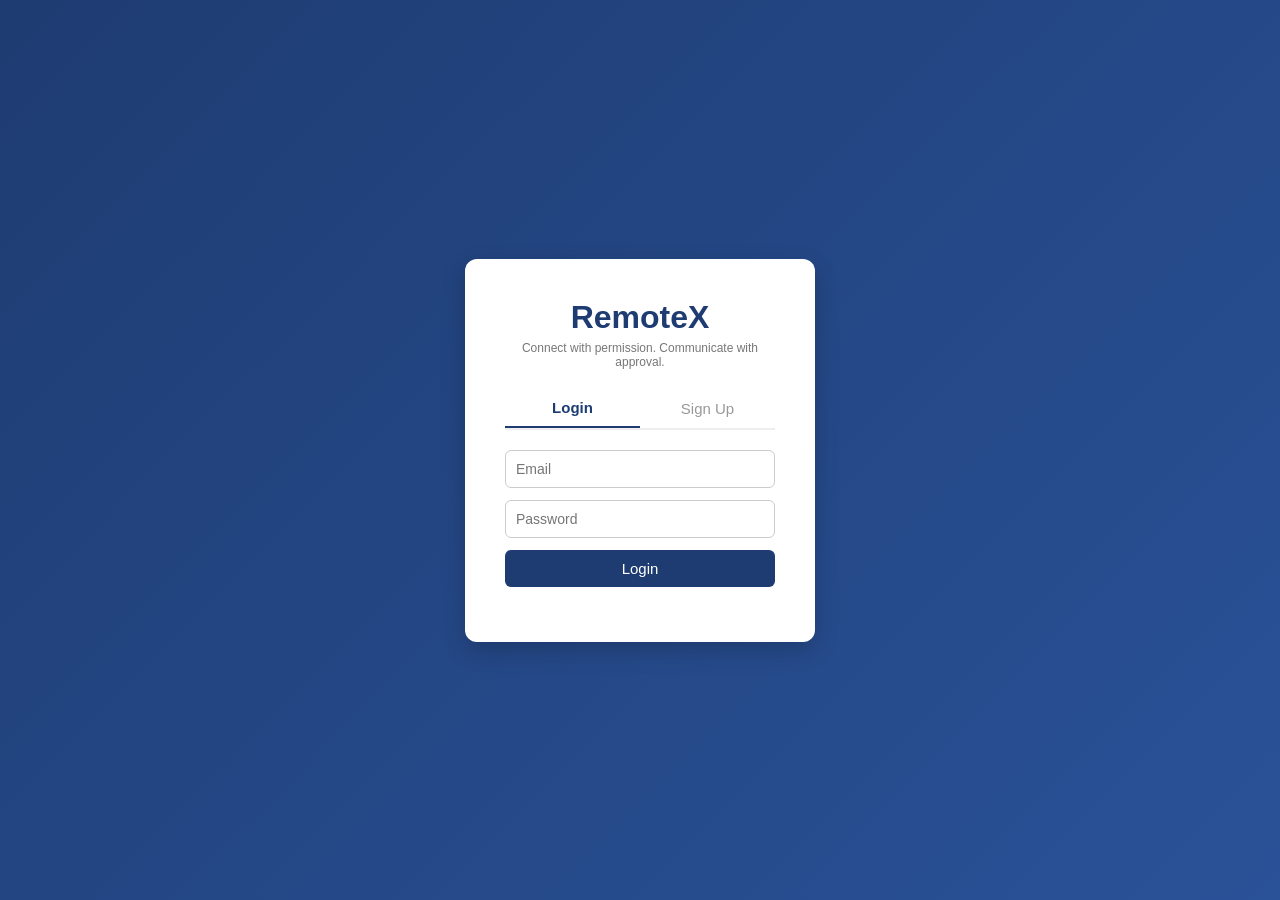
==== frontend/dashboard.html @ 2af583c8 "bug fix" ====
<!DOCTYPE html>
<html lang="en">

<head>
    <meta charset="UTF-8">
    <meta name="viewport" content="width=device-width, initial-scale=1.0">
    <title>RemoteX - Dashboard</title>
    <link rel="stylesheet" href="css/style.css">
    <link rel="stylesheet" href="css/dashboard.css">
</head>

<body>

    <div class="dashboard-container">

        <header class="dashboard-header">
            <h2>RemoteX</h2>
            <div class="user-info">
                <span id="userName"></span>
                <button id="logoutBtn">Logout</button>
            </div>
        </header>

        <div class="dashboard-content">

            <!-- My Remote ID -->
            <div class="card">
                <h3>Your Remote ID</h3>
                <div class="remote-id-box" id="myRemoteId">------</div>
                <p class="hint">Share this ID with others to let them connect with you</p>
            </div>

            <!-- Connect to someone -->
            <div class="card">
                <h3>Connect to Someone</h3>
                <div class="connect-box">
                    <input type="text" id="targetRemoteId" placeholder="Enter Remote ID">
                    <button id="connectBtn">Connect</button>
                </div>
                <p id="connectMessage" class="message"></p>
            </div>

            <!-- Pending Requests -->
            <div class="card">
                <h3>Incoming Requests</h3>
                <div id="pendingRequestsList" class="requests-list">
                    <p class="empty-text">No pending requests</p>
                </div>
            </div>

            <!-- Session History -->
            <div class="card">
                <h3>Recent Sessions</h3>
                <div id="sessionHistoryList" class="requests-list">
                    <p class="empty-text">No sessions yet</p>
                </div>
            </div>

        </div>
    </div>

    <!-- Incoming request popup -->
    <div id="incomingPopup" class="popup hidden">
        <div class="popup-box">
            <p id="popupText"></p>
            <div class="popup-actions">
                <button id="popupAccept" class="accept-btn">Accept</button>
                <button id="popupReject" class="reject-btn">Reject</button>
            </div>
        </div>
    </div>

    <script src="js/websocket.js"></script>
    <script src="js/dashboard.js"></script>
</body>

</html>
---- frontend/css/style.css ----
* {
  margin: 0;
  padding: 0;
  box-sizing: border-box;
  font-family: 'Segoe UI', sans-serif;
}

body {
  background: linear-gradient(135deg, #1e3c72, #2a5298);
  height: 100vh;
  display: flex;
  align-items: center;
  justify-content: center;
}

.auth-container {
  background: #ffffff;
  padding: 40px;
  border-radius: 12px;
  width: 350px;
  box-shadow: 0 8px 24px rgba(0, 0, 0, 0.2);
  text-align: center;
}

.auth-container h1 {
  color: #1e3c72;
  margin-bottom: 5px;
}

.tagline {
  font-size: 12px;
  color: #777;
  margin-bottom: 20px;
}

.tabs {
  display: flex;
  margin-bottom: 20px;
  border-bottom: 2px solid #eee;
}

.tab-btn {
  flex: 1;
  padding: 10px;
  border: none;
  background: none;
  cursor: pointer;
  font-size: 15px;
  color: #999;
}

.tab-btn.active {
  color: #1e3c72;
  border-bottom: 2px solid #1e3c72;
  font-weight: bold;
}

.auth-form {
  display: flex;
  flex-direction: column;
  gap: 12px;
}

.auth-form.hidden {
  display: none;
}

.auth-form input,
.auth-form select {
  padding: 10px;
  border: 1px solid #ccc;
  border-radius: 6px;
  font-size: 14px;
}

.auth-form button {
  padding: 10px;
  background: #1e3c72;
  color: white;
  border: none;
  border-radius: 6px;
  cursor: pointer;
  font-size: 15px;
}

.auth-form button:hover {
  background: #2a5298;
}

.message {
  margin-top: 15px;
  font-size: 13px;
  color: red;
}
---- frontend/css/dashboard.css ----
body {
  background: #f0f2f5;
  display: block;
  height: auto;
  min-height: 100vh;
}

.dashboard-container {
  max-width: 800px;
  margin: 0 auto;
  padding: 20px;
}

.dashboard-header {
  display: flex;
  justify-content: space-between;
  align-items: center;
  background: white;
  padding: 15px 25px;
  border-radius: 10px;
  box-shadow: 0 2px 8px rgba(0, 0, 0, 0.08);
  margin-bottom: 20px;
}

.dashboard-header h2 {
  color: #1e3c72;
}

.user-info {
  display: flex;
  align-items: center;
  gap: 15px;
}

.user-info span {
  font-weight: 600;
  color: #333;
}

.user-info button {
  padding: 8px 16px;
  background: #e74c3c;
  color: white;
  border: none;
  border-radius: 6px;
  cursor: pointer;
}

.dashboard-content {
  display: flex;
  flex-direction: column;
  gap: 20px;
}

.card {
  background: white;
  padding: 20px;
  border-radius: 10px;
  box-shadow: 0 2px 8px rgba(0, 0, 0, 0.08);
}

.card h3 {
  color: #1e3c72;
  margin-bottom: 12px;
  font-size: 16px;
}

.remote-id-box {
  font-size: 28px;
  font-weight: bold;
  letter-spacing: 4px;
  color: #1e3c72;
  background: #eef2f9;
  padding: 15px;
  border-radius: 8px;
  text-align: center;
}

.hint {
  font-size: 12px;
  color: #888;
  margin-top: 8px;
  text-align: center;
}

.connect-box {
  display: flex;
  gap: 10px;
}

.connect-box input {
  flex: 1;
  padding: 10px;
  border: 1px solid #ccc;
  border-radius: 6px;
  font-size: 14px;
}

.connect-box button {
  padding: 10px 20px;
  background: #1e3c72;
  color: white;
  border: none;
  border-radius: 6px;
  cursor: pointer;
}

.message {
  margin-top: 10px;
  font-size: 13px;
}

.requests-list {
  display: flex;
  flex-direction: column;
  gap: 10px;
}

.empty-text {
  color: #999;
  font-size: 13px;
  text-align: center;
  padding: 10px;
}

.request-item {
  display: flex;
  justify-content: space-between;
  align-items: center;
  background: #f8f9fb;
  padding: 12px;
  border-radius: 8px;
}

.request-item .actions button {
  margin-left: 8px;
  padding: 6px 12px;
  border: none;
  border-radius: 6px;
  cursor: pointer;
  color: white;
}

.accept-btn {
  background: #27ae60;
}
.reject-btn {
  background: #e74c3c;
}

/* Popup */
.popup {
  position: fixed;
  top: 0;
  left: 0;
  right: 0;
  bottom: 0;
  background: rgba(0, 0, 0, 0.5);
  display: flex;
  align-items: center;
  justify-content: center;
  z-index: 999;
}

.popup.hidden {
  display: none;
}

.popup-box {
  background: white;
  padding: 25px;
  border-radius: 10px;
  text-align: center;
  width: 300px;
}

.popup-box p {
  margin-bottom: 15px;
  font-size: 15px;
}

.popup-actions {
  display: flex;
  justify-content: center;
  gap: 10px;
}

.popup-actions button {
  padding: 10px 20px;
  border: none;
  border-radius: 6px;
  cursor: pointer;
  color: white;
  font-size: 14px;
}
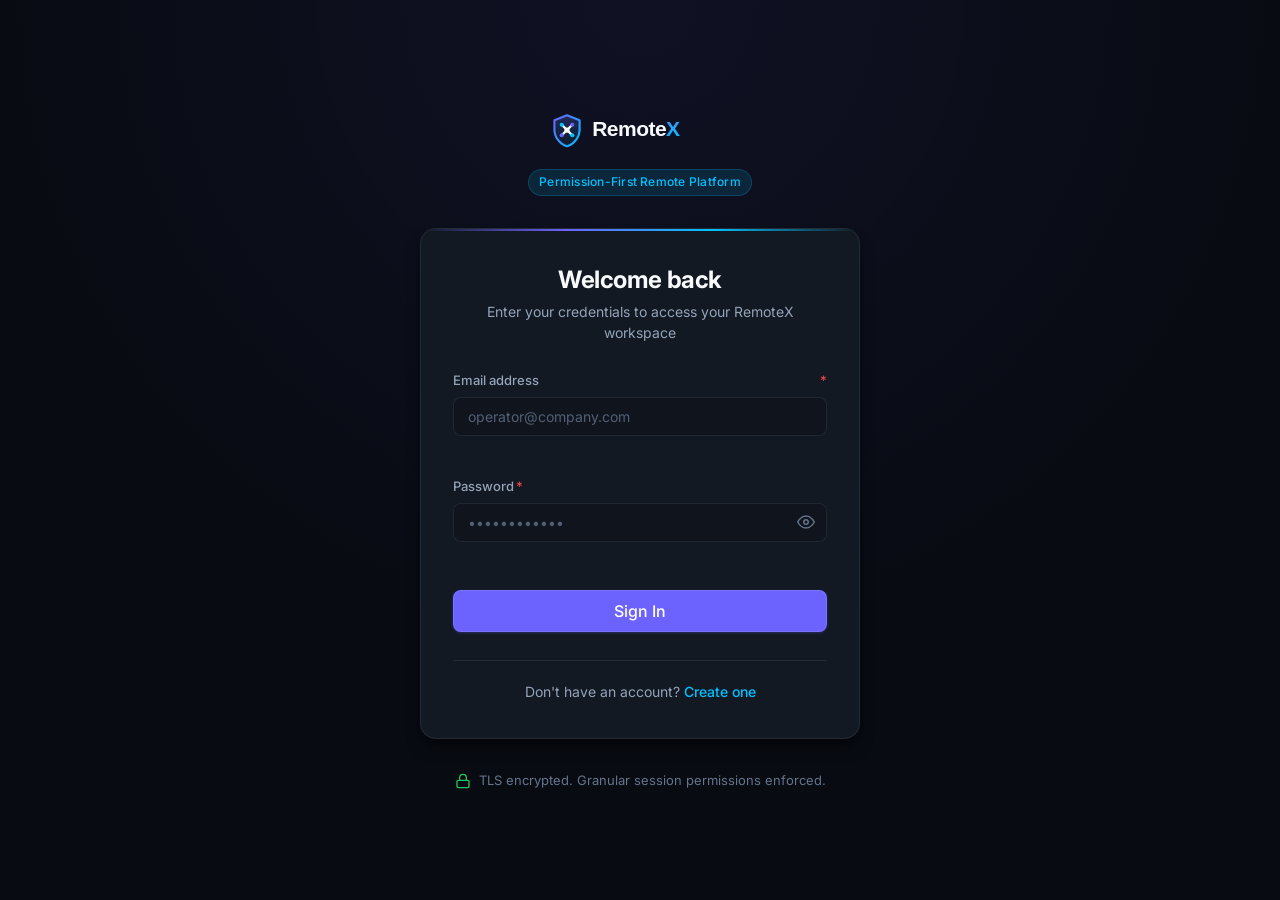
==== commit affb148c: "Cerate dachboard" ====
--- a/frontend/dashboard.html
+++ b/frontend/dashboard.html
@@ -1,77 +1,199 @@
 <!DOCTYPE html>
 <html lang="en">
+<head>
+  <meta charset="UTF-8">
+  <meta name="viewport" content="width=device-width, initial-scale=1.0">
+  <title>Dashboard - RemoteX</title>
+  <meta name="description" content="Manage your RemoteX connections, remote sessions, and permission governance.">
+  <link rel="icon" type="image/svg+xml" href="assets/logo/remotex-mark.svg">
+  <link rel="stylesheet" href="css/base.css">
+  <link rel="stylesheet" href="css/components.css">
+  <link rel="stylesheet" href="css/dashboard.css">
+  <link rel="stylesheet" href="css/responsive.css">
+</head>
+<body>
+  <div class="app-layout">
+    <!-- Sidebar Navigation -->
+    <aside class="app-sidebar">
+      <div class="sidebar-header">
+        <a href="dashboard.html" class="sidebar-brand">
+          <img src="assets/logo/remotex-logo.svg" alt="RemoteX">
+        </a>
+      </div>
 
-<head>
-    <meta charset="UTF-8">
-    <meta name="viewport" content="width=device-width, initial-scale=1.0">
-    <title>RemoteX - Dashboard</title>
-    <link rel="stylesheet" href="css/style.css">
-    <link rel="stylesheet" href="css/dashboard.css">
-</head>
+      <nav class="sidebar-nav">
+        <div class="sidebar-section-title">Workspace</div>
+        <a href="dashboard.html" class="nav-link active">
+          <svg viewBox="0 0 24 24" fill="none" stroke="currentColor" stroke-width="2"><rect x="3" y="3" width="7" height="7"/><rect x="14" y="3" width="7" height="7"/><rect x="14" y="14" width="7" height="7"/><rect x="3" y="14" width="7" height="7"/></svg>
+          Dashboard
+        </a>
+        <a href="requests.html" class="nav-link">
+          <svg viewBox="0 0 24 24" fill="none" stroke="currentColor" stroke-width="2"><path d="M16 21v-2a4 4 0 0 0-4-4H5a4 4 0 0 0-4 4v2"/><circle cx="8.5" cy="7.5" r="4"/><line x1="20" y1="8" x2="20" y2="14"/><line x1="23" y1="11" x2="17" y2="11"/></svg>
+          Requests
+          <span class="badge-counter" id="sidebar-request-counter" style="display:none;">0</span>
+        </a>
+        <a href="session.html" class="nav-link">
+          <svg viewBox="0 0 24 24" fill="none" stroke="currentColor" stroke-width="2"><rect x="2" y="3" width="20" height="14" rx="2"/><line x1="8" y1="21" x2="16" y2="21"/><line x1="12" y1="17" x2="12" y2="21"/></svg>
+          Active Session
+        </a>
 
-<body>
+        <div class="sidebar-section-title">Account</div>
+        <a href="profile.html" class="nav-link">
+          <svg viewBox="0 0 24 24" fill="none" stroke="currentColor" stroke-width="2"><path d="M20 21v-2a4 4 0 0 0-4-4H8a4 4 0 0 0-4 4v2"/><circle cx="12" cy="7" r="4"/></svg>
+          Profile
+        </a>
+      </nav>
 
-    <div class="dashboard-container">
+      <div class="sidebar-footer">
+        <div class="user-mini-card">
+          <div class="user-avatar" id="sidebar-avatar">--</div>
+          <div class="user-info">
+            <div class="user-name" id="sidebar-name">Loading...</div>
+            <div class="user-remote-id" id="sidebar-remote-id">RX-•••••</div>
+          </div>
+        </div>
+        <button type="button" class="btn btn-ghost btn-sm" id="logout-btn" style="width:100%; justify-content:flex-start; color:var(--text-muted);">
+          <svg width="16" height="16" viewBox="0 0 24 24" fill="none" stroke="currentColor" stroke-width="2"><path d="M9 21H5a2 2 0 0 1-2-2V5a2 2 0 0 1 2-2h4"/><polyline points="16 17 21 12 16 7"/><line x1="21" y1="12" x2="9" y2="12"/></svg>
+          Sign Out
+        </button>
+      </div>
+    </aside>
 
-        <header class="dashboard-header">
-            <h2>RemoteX</h2>
-            <div class="user-info">
-                <span id="userName"></span>
-                <button id="logoutBtn">Logout</button>
+    <!-- Main Content Area -->
+    <div class="main-content">
+      <!-- Top Application Header -->
+      <header class="app-header">
+        <div class="header-left">
+          <button class="mobile-menu-btn" id="mobile-sidebar-toggle" aria-label="Toggle navigation menu">
+            <svg width="22" height="22" viewBox="0 0 24 24" fill="none" stroke="currentColor" stroke-width="2"><line x1="3" y1="12" x2="21" y2="12"/><line x1="3" y1="6" x2="21" y2="6"/><line x1="3" y1="18" x2="21" y2="18"/></svg>
+          </button>
+          <h1 class="page-title">Workspace Dashboard</h1>
+        </div>
+
+        <div class="header-right">
+          <!-- Real-time Signaling Status Indicator -->
+          <div class="connection-status-pill">
+            <span class="status-dot online ws-status-dot"></span>
+            <span class="ws-status-text">Real-time Online</span>
+          </div>
+
+          <a href="profile.html" class="user-avatar" id="header-avatar" style="width:32px; height:32px; font-size:0.75rem; text-decoration:none;" title="Profile">
+            --
+          </a>
+        </div>
+      </header>
+
+      <!-- Dashboard Body -->
+      <main class="page-body">
+        <!-- Welcome banner & Hero identity -->
+        <div class="dashboard-hero">
+          <!-- Left: User's Identity & Remote ID Card -->
+          <div class="identity-card">
+            <div class="identity-badge">
+              <span class="status-dot online"></span>
+              YOUR REMOTE ADDRESS
             </div>
-        </header>
+            <h2 style="font-size:1.4rem; font-weight:700;" id="welcome-heading">Welcome back</h2>
+            <p style="font-size:0.875rem; color:var(--text-secondary); margin-top:0.25rem;">
+              Provide this Remote ID to participants when requesting remote assistance.
+            </p>
 
-        <div class="dashboard-content">
-
-            <!-- My Remote ID -->
-            <div class="card">
-                <h3>Your Remote ID</h3>
-                <div class="remote-id-box" id="myRemoteId">------</div>
-                <p class="hint">Share this ID with others to let them connect with you</p>
+            <div class="remote-id-display">
+              <span class="remote-id-code" id="user-remote-id-text">Loading...</span>
+              <button type="button" class="btn btn-secondary btn-sm" id="copy-remote-id-btn" style="margin-left:auto;">
+                <svg width="14" height="14" viewBox="0 0 24 24" fill="none" stroke="currentColor" stroke-width="2"><rect x="9" y="9" width="13" height="13" rx="2" ry="2"/><path d="M5 15H4a2 2 0 0 1-2-2V4a2 2 0 0 1 2-2h9a2 2 0 0 1 2 2v1"/></svg>
+                Copy ID
+              </button>
             </div>
 
-            <!-- Connect to someone -->
-            <div class="card">
-                <h3>Connect to Someone</h3>
-                <div class="connect-box">
-                    <input type="text" id="targetRemoteId" placeholder="Enter Remote ID">
-                    <button id="connectBtn">Connect</button>
-                </div>
-                <p id="connectMessage" class="message"></p>
+            <div style="display:flex; align-items:center; gap:0.5rem; font-size:0.75rem; color:var(--text-muted);">
+              <svg width="14" height="14" viewBox="0 0 24 24" fill="none" stroke="var(--success)" stroke-width="2"><path d="M12 22s8-4 8-10V5l-8-3-8 3v7c0 6 8 10 8 10z"/></svg>
+              Permission-governed: No inbound connection can control your device without explicit approval.
+            </div>
+          </div>
+
+          <!-- Right: Connect to Another User Card -->
+          <div class="connect-card">
+            <div>
+              <div class="card-title" style="margin-bottom:0.35rem;">
+                <svg width="18" height="18" viewBox="0 0 24 24" fill="none" stroke="var(--accent-secondary)" stroke-width="2"><circle cx="12" cy="12" r="10"/><path d="M16 12l-4-4v8l4-4z"/></svg>
+                Connect to a Remote User
+              </div>
+              <p style="font-size:0.875rem; color:var(--text-secondary);">
+                Enter the remote participant's Remote ID to initiate a secure connection request.
+              </p>
             </div>
 
-            <!-- Pending Requests -->
-            <div class="card">
-                <h3>Incoming Requests</h3>
-                <div id="pendingRequestsList" class="requests-list">
-                    <p class="empty-text">No pending requests</p>
-                </div>
+            <form id="quick-connect-form" class="connect-form">
+              <input
+                type="text"
+                id="target-remote-id"
+                class="form-control"
+                placeholder="Target ID (e.g. RX-9042)"
+                required
+                autocomplete="off"
+              >
+              <button type="submit" class="btn btn-primary" id="connect-btn">
+                <svg width="16" height="16" viewBox="0 0 24 24" fill="none" stroke="currentColor" stroke-width="2"><line x1="5" y1="12" x2="19" y2="12"/><polyline points="12 5 19 12 12 19"/></svg>
+                Connect
+              </button>
+            </form>
+
+            <div style="font-size:0.75rem; color:var(--text-muted); margin-top:0.75rem;">
+              The target participant must approve your request before a session is created.
+            </div>
+          </div>
+        </div>
+
+        <!-- 2-Column Grid: Pending Requests & Recent Sessions -->
+        <div class="dashboard-grid">
+          <!-- Pending Requests -->
+          <div class="card">
+            <div class="card-header">
+              <h2 class="card-title">
+                <svg width="18" height="18" viewBox="0 0 24 24" fill="none" stroke="var(--warning)" stroke-width="2"><circle cx="12" cy="12" r="10"/><polyline points="12 6 12 12 14 14"/></svg>
+                Pending Inbound Requests
+              </h2>
+              <a href="requests.html" class="btn btn-ghost btn-sm">View All</a>
             </div>
 
-            <!-- Session History -->
-            <div class="card">
-                <h3>Recent Sessions</h3>
-                <div id="sessionHistoryList" class="requests-list">
-                    <p class="empty-text">No sessions yet</p>
-                </div>
+            <div class="card-body">
+              <div id="pending-requests-list" class="list-group">
+                <!-- Dynamically populated or skeleton loader -->
+                <div class="skeleton" style="height:56px; border-radius:var(--radius-md);"></div>
+              </div>
+            </div>
+          </div>
+
+          <!-- Recent Sessions -->
+          <div class="card">
+            <div class="card-header">
+              <h2 class="card-title">
+                <svg width="18" height="18" viewBox="0 0 24 24" fill="none" stroke="var(--accent-secondary)" stroke-width="2"><path d="M14 2H6a2 2 0 0 0-2 2v16a2 2 0 0 0 2 2h12a2 2 0 0 0 2-2V8z"/><polyline points="14 2 14 8 20 8"/></svg>
+                Recent Sessions
+              </h2>
+              <button type="button" class="btn btn-ghost btn-sm" id="refresh-sessions-btn">Refresh</button>
             </div>
 
+            <div class="card-body">
+              <div id="recent-sessions-list" class="list-group">
+                <!-- Dynamically populated or skeleton loader -->
+                <div class="skeleton" style="height:56px; border-radius:var(--radius-md);"></div>
+              </div>
+            </div>
+          </div>
         </div>
+      </main>
     </div>
+  </div>
 
-    <!-- Incoming request popup -->
-    <div id="incomingPopup" class="popup hidden">
-        <div class="popup-box">
-            <p id="popupText"></p>
-            <div class="popup-actions">
-                <button id="popupAccept" class="accept-btn">Accept</button>
-                <button id="popupReject" class="reject-btn">Reject</button>
-            </div>
-        </div>
-    </div>
+  <div id="toast-container"></div>
 
-    <script src="js/websocket.js"></script>
-    <script src="js/dashboard.js"></script>
+  <script src="js/config.js"></script>
+  <script src="js/ui.js"></script>
+  <script src="js/auth.js"></script>
+  <script src="js/api.js"></script>
+  <script src="js/websocket.js"></script>
+  <script src="js/dashboard.js"></script>
 </body>
-
-</html>+</html>
--- a/frontend/css/base.css
+++ b/frontend/css/base.css
@@ -0,0 +1,182 @@
+/* ==========================================================================
+   RemoteX - Base Styles & Design Tokens
+   Permission-Based Remote Support and Communication Platform
+   ========================================================================== */
+
+@import url('https://fonts.googleapis.com/css2?family=Inter:wght@300;400;500;600;700&display=swap');
+
+:root {
+  /* Color Palette */
+  --bg-primary: #080B12;
+  --bg-secondary: #0F141D;
+  --bg-card: #121923;
+  --bg-card-hover: #16202D;
+  --bg-elevated: #182230;
+
+  --border-subtle: rgba(255, 255, 255, 0.08);
+  --border-strong: rgba(255, 255, 255, 0.16);
+  --border-focus: rgba(108, 99, 255, 0.5);
+
+  --accent-primary: #6C63FF;
+  --accent-primary-hover: #5A52E0;
+  --accent-primary-subtle: rgba(108, 99, 255, 0.12);
+
+  --accent-secondary: #00C2FF;
+  --accent-secondary-hover: #00AEE6;
+  --accent-secondary-subtle: rgba(0, 194, 255, 0.12);
+
+  --success: #22C55E;
+  --success-subtle: rgba(34, 197, 94, 0.12);
+  --danger: #EF4444;
+  --danger-hover: #DC2626;
+  --danger-subtle: rgba(239, 68, 68, 0.12);
+  --warning: #F59E0B;
+  --warning-subtle: rgba(245, 158, 11, 0.12);
+
+  --text-primary: #F8FAFC;
+  --text-secondary: #94A3B8;
+  --text-muted: #64748B;
+  --text-inverse: #080B12;
+
+  /* Typography */
+  --font-sans: 'Inter', -apple-system, BlinkMacSystemFont, 'Segoe UI', Roboto, Oxygen, Ubuntu, Cantarell, sans-serif;
+  --font-mono: 'JetBrains Mono', 'Fira Code', 'SF Mono', Consolas, monospace;
+
+  /* Radii */
+  --radius-xs: 4px;
+  --radius-sm: 6px;
+  --radius-md: 8px;
+  --radius-lg: 12px;
+  --radius-xl: 16px;
+  --radius-full: 9999px;
+
+  /* Shadows (restrained, modern) */
+  --shadow-sm: 0 1px 2px 0 rgba(0, 0, 0, 0.3);
+  --shadow-md: 0 4px 6px -1px rgba(0, 0, 0, 0.4), 0 2px 4px -2px rgba(0, 0, 0, 0.3);
+  --shadow-lg: 0 10px 15px -3px rgba(0, 0, 0, 0.5), 0 4px 6px -4px rgba(0, 0, 0, 0.4);
+  --shadow-glow: 0 0 24px -4px rgba(108, 99, 255, 0.25);
+
+  /* Transitions */
+  --transition-fast: 150ms cubic-bezier(0.4, 0, 0.2, 1);
+  --transition-normal: 200ms cubic-bezier(0.4, 0, 0.2, 1);
+  --transition-smooth: 300ms cubic-bezier(0.4, 0, 0.2, 1);
+
+  /* Spacing / Sizes */
+  --sidebar-width: 250px;
+  --header-height: 64px;
+}
+
+/* Reset */
+*, *::before, *::after {
+  box-sizing: border-box;
+  margin: 0;
+  padding: 0;
+}
+
+html {
+  font-size: 16px;
+  scroll-behavior: smooth;
+  -webkit-font-smoothing: antialiased;
+  -moz-osx-font-smoothing: grayscale;
+}
+
+body {
+  font-family: var(--font-sans);
+  background-color: var(--bg-primary);
+  color: var(--text-primary);
+  line-height: 1.5;
+  min-height: 100vh;
+  display: flex;
+  flex-direction: column;
+  overflow-x: hidden;
+}
+
+/* Typography Hierarchy */
+h1, h2, h3, h4, h5, h6 {
+  color: var(--text-primary);
+  font-weight: 600;
+  line-height: 1.25;
+  letter-spacing: -0.02em;
+}
+
+h1 { font-size: 2rem; }
+h2 { font-size: 1.5rem; }
+h3 { font-size: 1.25rem; }
+h4 { font-size: 1.05rem; }
+h5 { font-size: 0.95rem; }
+
+p {
+  color: var(--text-secondary);
+  font-size: 0.9375rem;
+}
+
+a {
+  color: var(--accent-secondary);
+  text-decoration: none;
+  transition: color var(--transition-fast);
+}
+
+a:hover {
+  color: #38d3ff;
+}
+
+/* Scrollbar */
+::-webkit-scrollbar {
+  width: 8px;
+  height: 8px;
+}
+
+::-webkit-scrollbar-track {
+  background: var(--bg-primary);
+}
+
+::-webkit-scrollbar-thumb {
+  background: rgba(255, 255, 255, 0.12);
+  border-radius: var(--radius-full);
+}
+
+::-webkit-scrollbar-thumb:hover {
+  background: rgba(255, 255, 255, 0.2);
+}
+
+/* Selection */
+::selection {
+  background: var(--accent-primary-subtle);
+  color: var(--text-primary);
+}
+
+/* Layout Utilities */
+.app-container {
+  display: flex;
+  min-height: 100vh;
+  width: 100%;
+}
+
+.main-content {
+  flex: 1;
+  display: flex;
+  flex-direction: column;
+  min-width: 0;
+  background-color: var(--bg-primary);
+}
+
+.page-body {
+  flex: 1;
+  padding: 1.75rem 2rem;
+  max-width: 1400px;
+  width: 100%;
+  margin: 0 auto;
+}
+
+/* Screen reader only */
+.sr-only {
+  position: absolute;
+  width: 1px;
+  height: 1px;
+  padding: 0;
+  margin: -1px;
+  overflow: hidden;
+  clip: rect(0, 0, 0, 0);
+  white-space: nowrap;
+  border: 0;
+}
--- a/frontend/css/components.css
+++ b/frontend/css/components.css
@@ -0,0 +1,755 @@
+/* ==========================================================================
+   RemoteX - Components & UI Kit
+   ========================================================================== */
+
+/* Buttons */
+.btn {
+  display: inline-flex;
+  align-items: center;
+  justify-content: center;
+  gap: 0.5rem;
+  font-family: var(--font-sans);
+  font-size: 0.875rem;
+  font-weight: 500;
+  line-height: 1;
+  padding: 0.625rem 1rem;
+  border-radius: var(--radius-md);
+  border: 1px solid transparent;
+  cursor: pointer;
+  transition: all var(--transition-fast);
+  text-decoration: none;
+  white-space: nowrap;
+  user-select: none;
+}
+
+.btn:focus-visible {
+  outline: 2px solid var(--accent-primary);
+  outline-offset: 2px;
+}
+
+.btn:disabled,
+.btn.disabled {
+  opacity: 0.5;
+  cursor: not-allowed;
+  pointer-events: none;
+}
+
+/* Button Variants */
+.btn-primary {
+  background-color: var(--accent-primary);
+  color: #FFFFFF;
+  border-color: rgba(255, 255, 255, 0.1);
+  box-shadow: 0 1px 3px rgba(108, 99, 255, 0.3);
+}
+
+.btn-primary:hover:not(:disabled) {
+  background-color: var(--accent-primary-hover);
+  transform: translateY(-1px);
+}
+
+.btn-primary:active:not(:disabled) {
+  transform: translateY(0);
+}
+
+.btn-secondary {
+  background-color: var(--bg-card);
+  color: var(--text-primary);
+  border-color: var(--border-subtle);
+}
+
+.btn-secondary:hover:not(:disabled) {
+  background-color: var(--bg-card-hover);
+  border-color: var(--border-strong);
+  color: #FFFFFF;
+}
+
+.btn-accent {
+  background-color: var(--accent-secondary);
+  color: #080B12;
+  font-weight: 600;
+}
+
+.btn-accent:hover:not(:disabled) {
+  background-color: var(--accent-secondary-hover);
+  transform: translateY(-1px);
+}
+
+.btn-danger {
+  background-color: var(--danger);
+  color: #FFFFFF;
+  border-color: rgba(0, 0, 0, 0.2);
+}
+
+.btn-danger:hover:not(:disabled) {
+  background-color: var(--danger-hover);
+}
+
+.btn-danger-outline {
+  background-color: transparent;
+  color: var(--danger);
+  border-color: rgba(239, 68, 68, 0.3);
+}
+
+.btn-danger-outline:hover:not(:disabled) {
+  background-color: var(--danger-subtle);
+  border-color: var(--danger);
+}
+
+.btn-success {
+  background-color: var(--success);
+  color: #080B12;
+  font-weight: 600;
+}
+
+.btn-ghost {
+  background-color: transparent;
+  color: var(--text-secondary);
+  border-color: transparent;
+}
+
+.btn-ghost:hover:not(:disabled) {
+  background-color: rgba(255, 255, 255, 0.05);
+  color: var(--text-primary);
+}
+
+/* Button Sizes */
+.btn-sm {
+  font-size: 0.75rem;
+  padding: 0.4rem 0.75rem;
+  border-radius: var(--radius-sm);
+  gap: 0.35rem;
+}
+
+.btn-lg {
+  font-size: 1rem;
+  padding: 0.75rem 1.5rem;
+  border-radius: var(--radius-md);
+}
+
+.btn-icon {
+  width: 36px;
+  height: 36px;
+  padding: 0;
+  border-radius: var(--radius-md);
+  display: inline-flex;
+  align-items: center;
+  justify-content: center;
+}
+
+.btn-icon.btn-sm {
+  width: 28px;
+  height: 28px;
+}
+
+/* Cards */
+.card {
+  background-color: var(--bg-card);
+  border: 1px solid var(--border-subtle);
+  border-radius: var(--radius-lg);
+  padding: 1.5rem;
+  box-shadow: var(--shadow-sm);
+  transition: border-color var(--transition-fast), box-shadow var(--transition-fast);
+}
+
+.card:hover {
+  border-color: rgba(255, 255, 255, 0.12);
+}
+
+.card-header {
+  display: flex;
+  align-items: center;
+  justify-content: space-between;
+  margin-bottom: 1.25rem;
+  padding-bottom: 0.75rem;
+  border-bottom: 1px solid var(--border-subtle);
+}
+
+.card-title {
+  font-size: 1.1rem;
+  font-weight: 600;
+  color: var(--text-primary);
+  display: flex;
+  align-items: center;
+  gap: 0.5rem;
+}
+
+.card-subtitle {
+  font-size: 0.8125rem;
+  color: var(--text-muted);
+  margin-top: 0.25rem;
+}
+
+.card-body {
+  position: relative;
+}
+
+.card-footer {
+  margin-top: 1.25rem;
+  padding-top: 0.75rem;
+  border-top: 1px solid var(--border-subtle);
+  display: flex;
+  align-items: center;
+  justify-content: flex-end;
+  gap: 0.75rem;
+}
+
+/* Form Controls */
+.form-group {
+  display: flex;
+  flex-direction: column;
+  gap: 0.4rem;
+  margin-bottom: 1.15rem;
+}
+
+.form-label {
+  font-size: 0.8125rem;
+  font-weight: 500;
+  color: var(--text-secondary);
+  display: flex;
+  align-items: center;
+  justify-content: space-between;
+}
+
+.form-label .required {
+  color: var(--danger);
+  margin-left: 2px;
+}
+
+.form-control,
+.form-select {
+  width: 100%;
+  font-family: var(--font-sans);
+  font-size: 0.875rem;
+  color: var(--text-primary);
+  background-color: var(--bg-secondary);
+  border: 1px solid var(--border-subtle);
+  border-radius: var(--radius-md);
+  padding: 0.625rem 0.875rem;
+  transition: border-color var(--transition-fast), box-shadow var(--transition-fast);
+  outline: none;
+}
+
+.form-control:hover,
+.form-select:hover {
+  border-color: var(--border-strong);
+}
+
+.form-control:focus,
+.form-select:focus {
+  border-color: var(--accent-primary);
+  box-shadow: 0 0 0 3px rgba(108, 99, 255, 0.2);
+}
+
+.form-control::placeholder {
+  color: var(--text-muted);
+  opacity: 0.8;
+}
+
+.form-control:disabled,
+.form-select:disabled {
+  opacity: 0.5;
+  cursor: not-allowed;
+  background-color: rgba(255, 255, 255, 0.02);
+}
+
+.form-control.is-invalid {
+  border-color: var(--danger);
+}
+
+.form-control.is-invalid:focus {
+  box-shadow: 0 0 0 3px rgba(239, 68, 68, 0.2);
+}
+
+.form-error {
+  font-size: 0.75rem;
+  color: var(--danger);
+  min-height: 1rem;
+  display: flex;
+  align-items: center;
+  gap: 0.25rem;
+}
+
+.form-helper {
+  font-size: 0.75rem;
+  color: var(--text-muted);
+}
+
+/* Input Group with Addons */
+.input-group {
+  position: relative;
+  display: flex;
+  align-items: center;
+  width: 100%;
+}
+
+.input-group .form-control {
+  padding-right: 2.5rem;
+}
+
+.input-addon-btn {
+  position: absolute;
+  right: 0.5rem;
+  top: 50%;
+  transform: translateY(-50%);
+  background: none;
+  border: none;
+  color: var(--text-muted);
+  cursor: pointer;
+  padding: 0.25rem;
+  display: flex;
+  align-items: center;
+  justify-content: center;
+  border-radius: var(--radius-xs);
+  transition: color var(--transition-fast);
+}
+
+.input-addon-btn:hover {
+  color: var(--text-primary);
+}
+
+/* Badges */
+.badge {
+  display: inline-flex;
+  align-items: center;
+  gap: 0.35rem;
+  font-size: 0.75rem;
+  font-weight: 500;
+  padding: 0.2rem 0.55rem;
+  border-radius: var(--radius-full);
+  border: 1px solid transparent;
+  line-height: 1.2;
+}
+
+.badge-success {
+  background-color: var(--success-subtle);
+  color: var(--success);
+  border-color: rgba(34, 197, 94, 0.2);
+}
+
+.badge-danger {
+  background-color: var(--danger-subtle);
+  color: var(--danger);
+  border-color: rgba(239, 68, 68, 0.2);
+}
+
+.badge-warning {
+  background-color: var(--warning-subtle);
+  color: var(--warning);
+  border-color: rgba(245, 158, 11, 0.2);
+}
+
+.badge-info {
+  background-color: var(--accent-secondary-subtle);
+  color: var(--accent-secondary);
+  border-color: rgba(0, 194, 255, 0.2);
+}
+
+.badge-neutral {
+  background-color: rgba(255, 255, 255, 0.06);
+  color: var(--text-secondary);
+  border-color: var(--border-subtle);
+}
+
+/* Status Indicators */
+.status-pill {
+  display: inline-flex;
+  align-items: center;
+  gap: 0.4rem;
+  font-size: 0.8125rem;
+  font-weight: 500;
+}
+
+.status-dot {
+  width: 8px;
+  height: 8px;
+  border-radius: 50%;
+  display: inline-block;
+  background-color: var(--text-muted);
+}
+
+.status-dot.online {
+  background-color: var(--success);
+  box-shadow: 0 0 8px rgba(34, 197, 94, 0.6);
+}
+
+.status-dot.offline {
+  background-color: var(--danger);
+}
+
+.status-dot.busy {
+  background-color: var(--warning);
+}
+
+.status-dot.connecting {
+  background-color: var(--accent-secondary);
+  animation: pulse-dot 1.5s infinite;
+}
+
+@keyframes pulse-dot {
+  0% { transform: scale(0.9); opacity: 0.6; }
+  50% { transform: scale(1.2); opacity: 1; }
+  100% { transform: scale(0.9); opacity: 0.6; }
+}
+
+/* Tabs */
+.tabs-header {
+  display: flex;
+  gap: 0.5rem;
+  border-bottom: 1px solid var(--border-subtle);
+  margin-bottom: 1.25rem;
+  overflow-x: auto;
+}
+
+.tab-btn {
+  background: none;
+  border: none;
+  color: var(--text-secondary);
+  font-family: var(--font-sans);
+  font-size: 0.875rem;
+  font-weight: 500;
+  padding: 0.625rem 1rem;
+  cursor: pointer;
+  position: relative;
+  transition: color var(--transition-fast);
+  white-space: nowrap;
+  display: inline-flex;
+  align-items: center;
+  gap: 0.5rem;
+}
+
+.tab-btn:hover {
+  color: var(--text-primary);
+}
+
+.tab-btn.active {
+  color: var(--accent-secondary);
+}
+
+.tab-btn.active::after {
+  content: '';
+  position: absolute;
+  bottom: -1px;
+  left: 0;
+  right: 0;
+  height: 2px;
+  background-color: var(--accent-secondary);
+  border-radius: 2px 2px 0 0;
+}
+
+.tab-btn .tab-badge {
+  background-color: rgba(255, 255, 255, 0.1);
+  color: var(--text-primary);
+  font-size: 0.7rem;
+  padding: 0.1rem 0.4rem;
+  border-radius: var(--radius-full);
+}
+
+.tab-content {
+  display: none;
+}
+
+.tab-content.active {
+  display: block;
+}
+
+/* Spinner Loader */
+.spinner {
+  width: 18px;
+  height: 18px;
+  border: 2px solid rgba(255, 255, 255, 0.2);
+  border-top-color: currentColor;
+  border-radius: 50%;
+  animation: rx-spin 0.7s linear infinite;
+  display: inline-block;
+  vertical-align: middle;
+}
+
+.spinner-lg {
+  width: 32px;
+  height: 32px;
+  border-width: 3px;
+}
+
+@keyframes rx-spin {
+  to { transform: rotate(360deg); }
+}
+
+/* Toast Notifications */
+#toast-container {
+  position: fixed;
+  bottom: 1.5rem;
+  right: 1.5rem;
+  display: flex;
+  flex-direction: column;
+  gap: 0.625rem;
+  z-index: 9999;
+  max-width: 380px;
+  width: calc(100vw - 3rem);
+  pointer-events: none;
+}
+
+.toast {
+  background-color: var(--bg-card);
+  border: 1px solid var(--border-subtle);
+  border-radius: var(--radius-md);
+  padding: 0.875rem 1rem;
+  box-shadow: var(--shadow-lg);
+  display: flex;
+  align-items: flex-start;
+  gap: 0.75rem;
+  pointer-events: auto;
+  animation: toast-slide-in 0.25s cubic-bezier(0.16, 1, 0.3, 1);
+  transition: transform var(--transition-normal), opacity var(--transition-normal);
+}
+
+.toast.toast-leave {
+  opacity: 0;
+  transform: translateX(30px);
+}
+
+@keyframes toast-slide-in {
+  from {
+    opacity: 0;
+    transform: translateY(12px) scale(0.96);
+  }
+  to {
+    opacity: 1;
+    transform: translateY(0) scale(1);
+  }
+}
+
+.toast-icon {
+  flex-shrink: 0;
+  width: 20px;
+  height: 20px;
+  margin-top: 2px;
+}
+
+.toast-content {
+  flex: 1;
+  min-width: 0;
+}
+
+.toast-title {
+  font-size: 0.875rem;
+  font-weight: 600;
+  color: var(--text-primary);
+  line-height: 1.3;
+}
+
+.toast-message {
+  font-size: 0.8125rem;
+  color: var(--text-secondary);
+  margin-top: 0.2rem;
+  line-height: 1.4;
+  word-break: break-word;
+}
+
+.toast-close {
+  background: none;
+  border: none;
+  color: var(--text-muted);
+  cursor: pointer;
+  padding: 0.2rem;
+  display: flex;
+  align-items: center;
+  justify-content: center;
+  border-radius: var(--radius-xs);
+  transition: color var(--transition-fast);
+}
+
+.toast-close:hover {
+  color: var(--text-primary);
+}
+
+.toast-success {
+  border-left: 3px solid var(--success);
+}
+.toast-success .toast-icon {
+  color: var(--success);
+}
+
+.toast-error {
+  border-left: 3px solid var(--danger);
+}
+.toast-error .toast-icon {
+  color: var(--danger);
+}
+
+.toast-warning {
+  border-left: 3px solid var(--warning);
+}
+.toast-warning .toast-icon {
+  color: var(--warning);
+}
+
+.toast-info {
+  border-left: 3px solid var(--accent-secondary);
+}
+.toast-info .toast-icon {
+  color: var(--accent-secondary);
+}
+
+/* Modals */
+.modal-overlay {
+  position: fixed;
+  inset: 0;
+  background-color: rgba(8, 11, 18, 0.8);
+  backdrop-filter: blur(4px);
+  display: flex;
+  align-items: center;
+  justify-content: center;
+  padding: 1rem;
+  z-index: 1000;
+  opacity: 0;
+  visibility: hidden;
+  transition: opacity var(--transition-normal), visibility var(--transition-normal);
+}
+
+.modal-overlay.active {
+  opacity: 1;
+  visibility: visible;
+}
+
+.modal-dialog {
+  background-color: var(--bg-card);
+  border: 1px solid var(--border-strong);
+  border-radius: var(--radius-lg);
+  width: 100%;
+  max-width: 500px;
+  box-shadow: var(--shadow-lg);
+  transform: translateY(12px) scale(0.97);
+  transition: transform var(--transition-normal);
+  overflow: hidden;
+  display: flex;
+  flex-direction: column;
+}
+
+.modal-overlay.active .modal-dialog {
+  transform: translateY(0) scale(1);
+}
+
+.modal-header {
+  padding: 1.25rem 1.5rem;
+  display: flex;
+  align-items: center;
+  justify-content: space-between;
+  border-bottom: 1px solid var(--border-subtle);
+}
+
+.modal-title {
+  font-size: 1.125rem;
+  font-weight: 600;
+  color: var(--text-primary);
+}
+
+.modal-close-btn {
+  background: none;
+  border: none;
+  color: var(--text-muted);
+  cursor: pointer;
+  padding: 0.35rem;
+  border-radius: var(--radius-sm);
+  display: flex;
+  align-items: center;
+  justify-content: center;
+  transition: background var(--transition-fast), color var(--transition-fast);
+}
+
+.modal-close-btn:hover {
+  background-color: rgba(255, 255, 255, 0.05);
+  color: var(--text-primary);
+}
+
+.modal-body {
+  padding: 1.5rem;
+  color: var(--text-secondary);
+  font-size: 0.9375rem;
+  line-height: 1.5;
+  max-height: 70vh;
+  overflow-y: auto;
+}
+
+.modal-footer {
+  padding: 1rem 1.5rem;
+  border-top: 1px solid var(--border-subtle);
+  display: flex;
+  align-items: center;
+  justify-content: flex-end;
+  gap: 0.75rem;
+  background-color: var(--bg-secondary);
+}
+
+/* Empty States */
+.empty-state {
+  display: flex;
+  flex-direction: column;
+  align-items: center;
+  justify-content: center;
+  text-align: center;
+  padding: 3rem 1.5rem;
+  color: var(--text-muted);
+}
+
+.empty-state-icon {
+  width: 52px;
+  height: 52px;
+  border-radius: 50%;
+  background-color: rgba(255, 255, 255, 0.03);
+  border: 1px solid var(--border-subtle);
+  display: flex;
+  align-items: center;
+  justify-content: center;
+  margin-bottom: 1rem;
+  color: var(--text-secondary);
+}
+
+.empty-state-title {
+  font-size: 1.05rem;
+  font-weight: 600;
+  color: var(--text-primary);
+  margin-bottom: 0.35rem;
+}
+
+.empty-state-desc {
+  font-size: 0.875rem;
+  color: var(--text-secondary);
+  max-width: 360px;
+  margin-bottom: 1.25rem;
+}
+
+/* Skeleton Loading */
+.skeleton {
+  background: linear-gradient(
+    90deg,
+    rgba(255, 255, 255, 0.03) 25%,
+    rgba(255, 255, 255, 0.07) 50%,
+    rgba(255, 255, 255, 0.03) 75%
+  );
+  background-size: 200% 100%;
+  animation: rx-shimmer 1.5s infinite;
+  border-radius: var(--radius-sm);
+}
+
+@keyframes rx-shimmer {
+  0% { background-position: 200% 0; }
+  100% { background-position: -200% 0; }
+}
+
+.skeleton-text {
+  height: 14px;
+  width: 100%;
+  margin-bottom: 0.5rem;
+}
+
+.skeleton-title {
+  height: 20px;
+  width: 60%;
+  margin-bottom: 0.75rem;
+}
+
+.skeleton-avatar {
+  width: 40px;
+  height: 40px;
+  border-radius: 50%;
+}
--- a/frontend/css/dashboard.css
+++ b/frontend/css/dashboard.css
@@ -1,195 +1,367 @@
-body {
-  background: #f0f2f5;
-  display: block;
-  height: auto;
+/* ==========================================================================
+   RemoteX - Dashboard & Application Shell Layout
+   ========================================================================== */
+
+/* Layout Shell */
+.app-layout {
+  display: flex;
   min-height: 100vh;
-}
-
-.dashboard-container {
-  max-width: 800px;
-  margin: 0 auto;
-  padding: 20px;
-}
-
-.dashboard-header {
-  display: flex;
+  background-color: var(--bg-primary);
+}
+
+/* Sidebar */
+.app-sidebar {
+  width: var(--sidebar-width);
+  background-color: var(--bg-secondary);
+  border-right: 1px solid var(--border-subtle);
+  display: flex;
+  flex-direction: column;
+  flex-shrink: 0;
+  z-index: 100;
+}
+
+.sidebar-header {
+  height: var(--header-height);
+  padding: 0 1.5rem;
+  display: flex;
+  align-items: center;
+  border-bottom: 1px solid var(--border-subtle);
+}
+
+.sidebar-brand {
+  display: flex;
+  align-items: center;
+  gap: 0.6rem;
+  text-decoration: none;
+}
+
+.sidebar-brand img {
+  height: 30px;
+  width: auto;
+}
+
+.sidebar-nav {
+  padding: 1.25rem 0.75rem;
+  display: flex;
+  flex-direction: column;
+  gap: 0.35rem;
+  flex: 1;
+}
+
+.sidebar-section-title {
+  font-size: 0.6875rem;
+  text-transform: uppercase;
+  letter-spacing: 0.08em;
+  color: var(--text-muted);
+  font-weight: 600;
+  padding: 0.5rem 0.75rem 0.25rem;
+  margin-top: 0.5rem;
+}
+
+.nav-link {
+  display: flex;
+  align-items: center;
+  gap: 0.75rem;
+  padding: 0.625rem 0.875rem;
+  color: var(--text-secondary);
+  border-radius: var(--radius-md);
+  font-size: 0.875rem;
+  font-weight: 500;
+  transition: all var(--transition-fast);
+  position: relative;
+  text-decoration: none;
+}
+
+.nav-link svg {
+  width: 18px;
+  height: 18px;
+  flex-shrink: 0;
+  color: var(--text-muted);
+  transition: color var(--transition-fast);
+}
+
+.nav-link:hover {
+  background-color: rgba(255, 255, 255, 0.04);
+  color: var(--text-primary);
+}
+
+.nav-link:hover svg {
+  color: var(--text-primary);
+}
+
+.nav-link.active {
+  background-color: var(--accent-primary-subtle);
+  color: #FFFFFF;
+  font-weight: 600;
+}
+
+.nav-link.active svg {
+  color: var(--accent-secondary);
+}
+
+.nav-link .badge-counter {
+  margin-left: auto;
+  font-size: 0.7rem;
+  background-color: var(--accent-primary);
+  color: #FFFFFF;
+  padding: 0.1rem 0.45rem;
+  border-radius: var(--radius-full);
+  font-weight: 600;
+}
+
+.sidebar-footer {
+  padding: 1rem 0.75rem;
+  border-top: 1px solid var(--border-subtle);
+  display: flex;
+  flex-direction: column;
+  gap: 0.5rem;
+}
+
+.user-mini-card {
+  display: flex;
+  align-items: center;
+  gap: 0.75rem;
+  padding: 0.5rem 0.6rem;
+  border-radius: var(--radius-md);
+  background: rgba(255, 255, 255, 0.02);
+  border: 1px solid var(--border-subtle);
+}
+
+.user-avatar {
+  width: 34px;
+  height: 34px;
+  border-radius: var(--radius-full);
+  background: linear-gradient(135deg, var(--accent-primary), var(--accent-secondary));
+  color: #FFFFFF;
+  font-weight: 700;
+  font-size: 0.8125rem;
+  display: flex;
+  align-items: center;
+  justify-content: center;
+  flex-shrink: 0;
+}
+
+.user-info {
+  min-width: 0;
+  flex: 1;
+}
+
+.user-name {
+  font-size: 0.8125rem;
+  font-weight: 600;
+  color: var(--text-primary);
+  white-space: nowrap;
+  overflow: hidden;
+  text-overflow: ellipsis;
+}
+
+.user-remote-id {
+  font-size: 0.6875rem;
+  font-family: var(--font-mono);
+  color: var(--accent-secondary);
+}
+
+/* App Header */
+.app-header {
+  height: var(--header-height);
+  background-color: var(--bg-secondary);
+  border-bottom: 1px solid var(--border-subtle);
+  display: flex;
+  align-items: center;
   justify-content: space-between;
-  align-items: center;
-  background: white;
-  padding: 15px 25px;
-  border-radius: 10px;
-  box-shadow: 0 2px 8px rgba(0, 0, 0, 0.08);
-  margin-bottom: 20px;
-}
-
-.dashboard-header h2 {
-  color: #1e3c72;
-}
-
-.user-info {
-  display: flex;
-  align-items: center;
-  gap: 15px;
-}
-
-.user-info span {
-  font-weight: 600;
-  color: #333;
-}
-
-.user-info button {
-  padding: 8px 16px;
-  background: #e74c3c;
-  color: white;
+  padding: 0 2rem;
+  position: sticky;
+  top: 0;
+  z-index: 90;
+}
+
+.header-left {
+  display: flex;
+  align-items: center;
+  gap: 1rem;
+}
+
+.mobile-menu-btn {
+  display: none;
+  background: none;
   border: none;
-  border-radius: 6px;
+  color: var(--text-secondary);
   cursor: pointer;
-}
-
-.dashboard-content {
-  display: flex;
-  flex-direction: column;
-  gap: 20px;
-}
-
-.card {
-  background: white;
-  padding: 20px;
-  border-radius: 10px;
-  box-shadow: 0 2px 8px rgba(0, 0, 0, 0.08);
-}
-
-.card h3 {
-  color: #1e3c72;
-  margin-bottom: 12px;
-  font-size: 16px;
-}
-
-.remote-id-box {
-  font-size: 28px;
-  font-weight: bold;
-  letter-spacing: 4px;
-  color: #1e3c72;
-  background: #eef2f9;
-  padding: 15px;
-  border-radius: 8px;
-  text-align: center;
-}
-
-.hint {
-  font-size: 12px;
-  color: #888;
-  margin-top: 8px;
-  text-align: center;
-}
-
-.connect-box {
-  display: flex;
-  gap: 10px;
-}
-
-.connect-box input {
-  flex: 1;
-  padding: 10px;
-  border: 1px solid #ccc;
-  border-radius: 6px;
-  font-size: 14px;
-}
-
-.connect-box button {
-  padding: 10px 20px;
-  background: #1e3c72;
-  color: white;
-  border: none;
-  border-radius: 6px;
-  cursor: pointer;
-}
-
-.message {
-  margin-top: 10px;
-  font-size: 13px;
-}
-
-.requests-list {
-  display: flex;
-  flex-direction: column;
-  gap: 10px;
-}
-
-.empty-text {
-  color: #999;
-  font-size: 13px;
-  text-align: center;
-  padding: 10px;
-}
-
-.request-item {
-  display: flex;
+  padding: 0.4rem;
+  border-radius: var(--radius-sm);
+}
+
+.page-title {
+  font-size: 1.15rem;
+  font-weight: 600;
+  color: var(--text-primary);
+}
+
+.header-right {
+  display: flex;
+  align-items: center;
+  gap: 1.25rem;
+}
+
+.connection-status-pill {
+  display: flex;
+  align-items: center;
+  gap: 0.5rem;
+  padding: 0.3rem 0.75rem;
+  background-color: rgba(255, 255, 255, 0.03);
+  border: 1px solid var(--border-subtle);
+  border-radius: var(--radius-full);
+  font-size: 0.75rem;
+  color: var(--text-secondary);
+}
+
+/* Dashboard Hero / Identity Banner */
+.dashboard-hero {
+  display: grid;
+  grid-template-columns: 1.2fr 1fr;
+  gap: 1.5rem;
+  margin-bottom: 2rem;
+}
+
+.identity-card {
+  background: linear-gradient(135deg, rgba(108, 99, 255, 0.08) 0%, rgba(0, 194, 255, 0.04) 100%),
+              var(--bg-card);
+  border: 1px solid rgba(108, 99, 255, 0.2);
+  border-radius: var(--radius-lg);
+  padding: 1.75rem;
+  position: relative;
+  overflow: hidden;
+}
+
+.identity-card::after {
+  content: '';
+  position: absolute;
+  top: -50px;
+  right: -50px;
+  width: 140px;
+  height: 140px;
+  background: radial-gradient(circle, rgba(108, 99, 255, 0.15) 0%, transparent 70%);
+  pointer-events: none;
+}
+
+.identity-badge {
+  display: inline-flex;
+  align-items: center;
+  gap: 0.4rem;
+  font-size: 0.75rem;
+  font-weight: 500;
+  color: var(--accent-secondary);
+  margin-bottom: 0.75rem;
+}
+
+.remote-id-display {
+  display: flex;
+  align-items: center;
+  gap: 0.75rem;
+  background: var(--bg-primary);
+  border: 1px solid var(--border-strong);
+  border-radius: var(--radius-md);
+  padding: 0.75rem 1rem;
+  margin: 1rem 0;
+}
+
+.remote-id-code {
+  font-family: var(--font-mono);
+  font-size: 1.5rem;
+  font-weight: 700;
+  letter-spacing: 0.06em;
+  color: #FFFFFF;
+}
+
+/* Quick Connect Card */
+.connect-card {
+  background-color: var(--bg-card);
+  border: 1px solid var(--border-subtle);
+  border-radius: var(--radius-lg);
+  padding: 1.75rem;
+  display: flex;
+  flex-direction: column;
   justify-content: space-between;
-  align-items: center;
-  background: #f8f9fb;
-  padding: 12px;
-  border-radius: 8px;
-}
-
-.request-item .actions button {
-  margin-left: 8px;
-  padding: 6px 12px;
-  border: none;
-  border-radius: 6px;
-  cursor: pointer;
-  color: white;
-}
-
-.accept-btn {
-  background: #27ae60;
-}
-.reject-btn {
-  background: #e74c3c;
-}
-
-/* Popup */
-.popup {
-  position: fixed;
-  top: 0;
-  left: 0;
-  right: 0;
-  bottom: 0;
-  background: rgba(0, 0, 0, 0.5);
+}
+
+.connect-form {
+  display: flex;
+  gap: 0.75rem;
+  margin-top: 1rem;
+}
+
+.connect-form .form-control {
+  font-family: var(--font-mono);
+  font-size: 1rem;
+  letter-spacing: 0.04em;
+  font-weight: 600;
+}
+
+/* Dashboard Two-Column Grid */
+.dashboard-grid {
+  display: grid;
+  grid-template-columns: 1fr 1fr;
+  gap: 1.5rem;
+}
+
+/* List Items (Requests, Sessions) */
+.list-group {
+  display: flex;
+  flex-direction: column;
+  gap: 0.75rem;
+}
+
+.list-item {
+  display: flex;
+  align-items: center;
+  justify-content: space-between;
+  padding: 0.875rem 1rem;
+  background: var(--bg-secondary);
+  border: 1px solid var(--border-subtle);
+  border-radius: var(--radius-md);
+  transition: all var(--transition-fast);
+}
+
+.list-item:hover {
+  border-color: rgba(255, 255, 255, 0.12);
+  background: var(--bg-card-hover);
+}
+
+.list-item-main {
+  display: flex;
+  align-items: center;
+  gap: 0.75rem;
+  min-width: 0;
+}
+
+.list-item-icon {
+  width: 36px;
+  height: 36px;
+  border-radius: var(--radius-md);
+  background: rgba(255, 255, 255, 0.04);
+  border: 1px solid var(--border-subtle);
   display: flex;
   align-items: center;
   justify-content: center;
-  z-index: 999;
-}
-
-.popup.hidden {
-  display: none;
-}
-
-.popup-box {
-  background: white;
-  padding: 25px;
-  border-radius: 10px;
-  text-align: center;
-  width: 300px;
-}
-
-.popup-box p {
-  margin-bottom: 15px;
-  font-size: 15px;
-}
-
-.popup-actions {
-  display: flex;
-  justify-content: center;
-  gap: 10px;
-}
-
-.popup-actions button {
-  padding: 10px 20px;
-  border: none;
-  border-radius: 6px;
-  cursor: pointer;
-  color: white;
-  font-size: 14px;
-}
+  color: var(--text-secondary);
+  flex-shrink: 0;
+}
+
+.list-item-title {
+  font-size: 0.875rem;
+  font-weight: 600;
+  color: var(--text-primary);
+  margin-bottom: 0.15rem;
+}
+
+.list-item-subtitle {
+  font-size: 0.75rem;
+  color: var(--text-muted);
+}
+
+.list-item-actions {
+  display: flex;
+  align-items: center;
+  gap: 0.5rem;
+  flex-shrink: 0;
+}
--- a/frontend/css/responsive.css
+++ b/frontend/css/responsive.css
@@ -0,0 +1,218 @@
+/* ==========================================================================
+   RemoteX - Responsive Breakpoints
+   Desktop: 1440px+, 1280px, 1024px | Tablet: 768px | Mobile: 480px, 375px
+   ========================================================================== */
+
+/* --------------------------------------------------------------------------
+   Desktop Refinements (1280px - 1440px)
+   -------------------------------------------------------------------------- */
+@media (max-width: 1280px) {
+  .session-workspace {
+    grid-template-columns: 1fr 340px !important;
+  }
+}
+
+/* --------------------------------------------------------------------------
+   Small Desktop / Laptop (1024px)
+   -------------------------------------------------------------------------- */
+@media (max-width: 1024px) {
+  :root {
+    --sidebar-width: 220px;
+  }
+
+  .dashboard-grid {
+    grid-template-columns: 1fr !important;
+  }
+
+  .session-workspace {
+    grid-template-columns: 1fr 320px !important;
+  }
+
+  .page-body {
+    padding: 1.25rem 1.5rem;
+  }
+}
+
+/* --------------------------------------------------------------------------
+   Tablet (768px)
+   -------------------------------------------------------------------------- */
+@media (max-width: 768px) {
+  .app-sidebar {
+    position: fixed;
+    top: 0;
+    bottom: 0;
+    left: -260px;
+    width: 260px;
+    z-index: 1050;
+    transition: transform var(--transition-smooth);
+    box-shadow: var(--shadow-lg);
+  }
+
+  .app-sidebar.open {
+    transform: translateX(260px);
+  }
+
+  .sidebar-backdrop {
+    display: none;
+    position: fixed;
+    inset: 0;
+    background: rgba(8, 11, 18, 0.7);
+    backdrop-filter: blur(2px);
+    z-index: 1040;
+  }
+
+  .sidebar-backdrop.active {
+    display: block;
+  }
+
+  .mobile-menu-btn {
+    display: inline-flex !important;
+  }
+
+  .session-workspace {
+    display: flex !important;
+    flex-direction: column !important;
+    height: auto !important;
+    overflow-y: auto !important;
+  }
+
+  .session-main-col {
+    min-height: 380px;
+  }
+
+  .session-side-col {
+    width: 100% !important;
+  }
+
+  .requests-layout {
+    grid-template-columns: 1fr !important;
+  }
+
+  .page-body {
+    padding: 1rem;
+  }
+
+  /* Responsive Tables to Cards */
+  .table-responsive table,
+  .table-responsive thead,
+  .table-responsive tbody,
+  .table-responsive th,
+  .table-responsive td,
+  .table-responsive tr {
+    display: block;
+  }
+
+  .table-responsive thead tr {
+    position: absolute;
+    top: -9999px;
+    left: -9999px;
+  }
+
+  .table-responsive tr {
+    background: var(--bg-card);
+    border: 1px solid var(--border-subtle);
+    border-radius: var(--radius-md);
+    margin-bottom: 0.75rem;
+    padding: 0.75rem 1rem;
+  }
+
+  .table-responsive td {
+    border: none;
+    display: flex;
+    justify-content: space-between;
+    align-items: center;
+    padding: 0.4rem 0;
+    font-size: 0.875rem;
+  }
+
+  .table-responsive td::before {
+    content: attr(data-label);
+    font-weight: 500;
+    color: var(--text-muted);
+    font-size: 0.8125rem;
+  }
+}
+
+/* --------------------------------------------------------------------------
+   Mobile (480px and down)
+   -------------------------------------------------------------------------- */
+@media (max-width: 480px) {
+  html {
+    font-size: 15px;
+  }
+
+  .page-header {
+    flex-direction: column;
+    align-items: flex-start !important;
+    gap: 0.75rem;
+  }
+
+  .page-header .page-actions {
+    width: 100%;
+    display: flex;
+    gap: 0.5rem;
+  }
+
+  .page-header .page-actions .btn {
+    flex: 1;
+  }
+
+  .auth-card {
+    padding: 1.5rem 1.25rem;
+    border-radius: var(--radius-lg);
+  }
+
+  .auth-title {
+    font-size: 1.3rem;
+  }
+
+  /* Compact Session Header & Controls */
+  .session-header {
+    flex-wrap: wrap;
+    gap: 0.75rem;
+    padding: 0.75rem 1rem !important;
+  }
+
+  .session-header-actions {
+    width: 100%;
+    justify-content: space-between;
+  }
+
+  .session-tools-tabs {
+    overflow-x: auto;
+    width: 100%;
+    -webkit-overflow-scrolling: touch;
+  }
+
+  .chat-panel {
+    height: 380px !important;
+  }
+
+  .permissions-grid {
+    grid-template-columns: 1fr !important;
+  }
+
+  #toast-container {
+    left: 1rem;
+    right: 1rem;
+    width: auto;
+    bottom: 1rem;
+  }
+}
+
+/* --------------------------------------------------------------------------
+   Small Mobile (375px)
+   -------------------------------------------------------------------------- */
+@media (max-width: 375px) {
+  html {
+    font-size: 14px;
+  }
+
+  .btn {
+    padding: 0.55rem 0.75rem;
+  }
+
+  .card {
+    padding: 1rem;
+  }
+}
